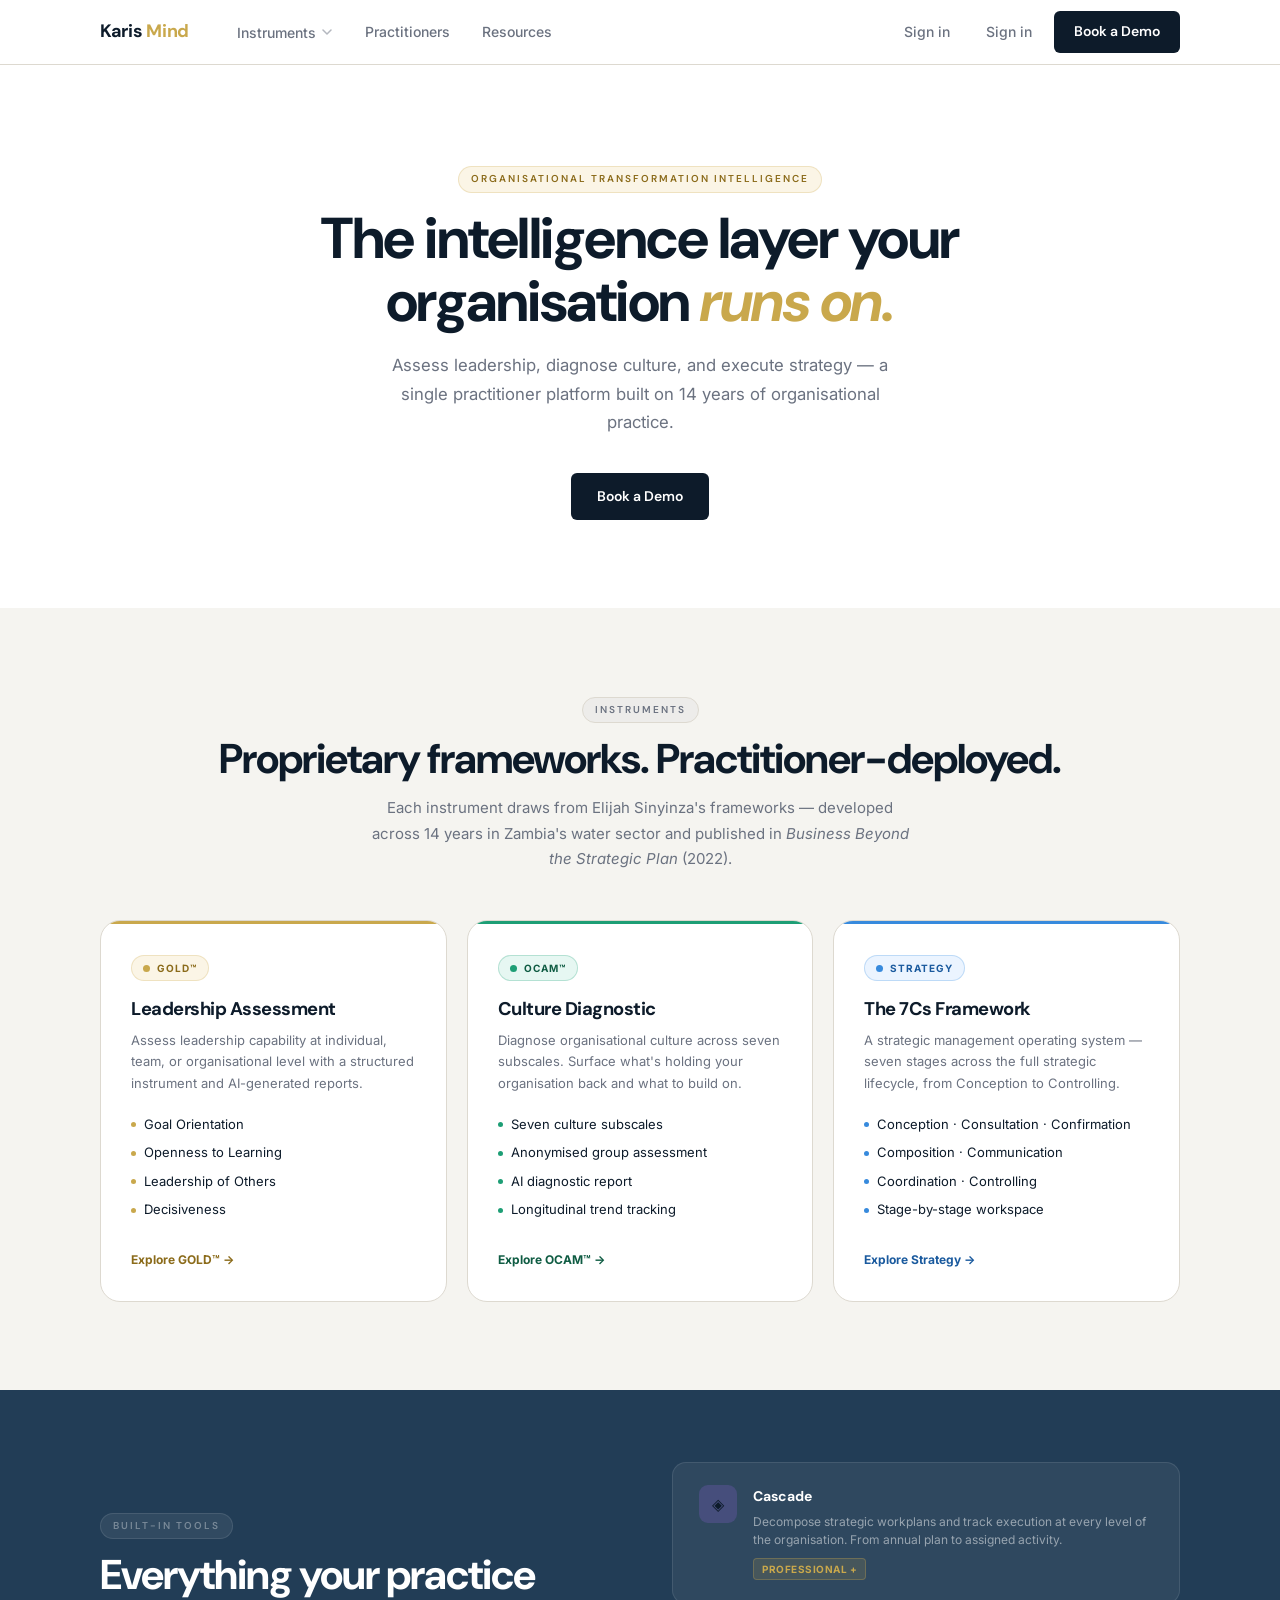
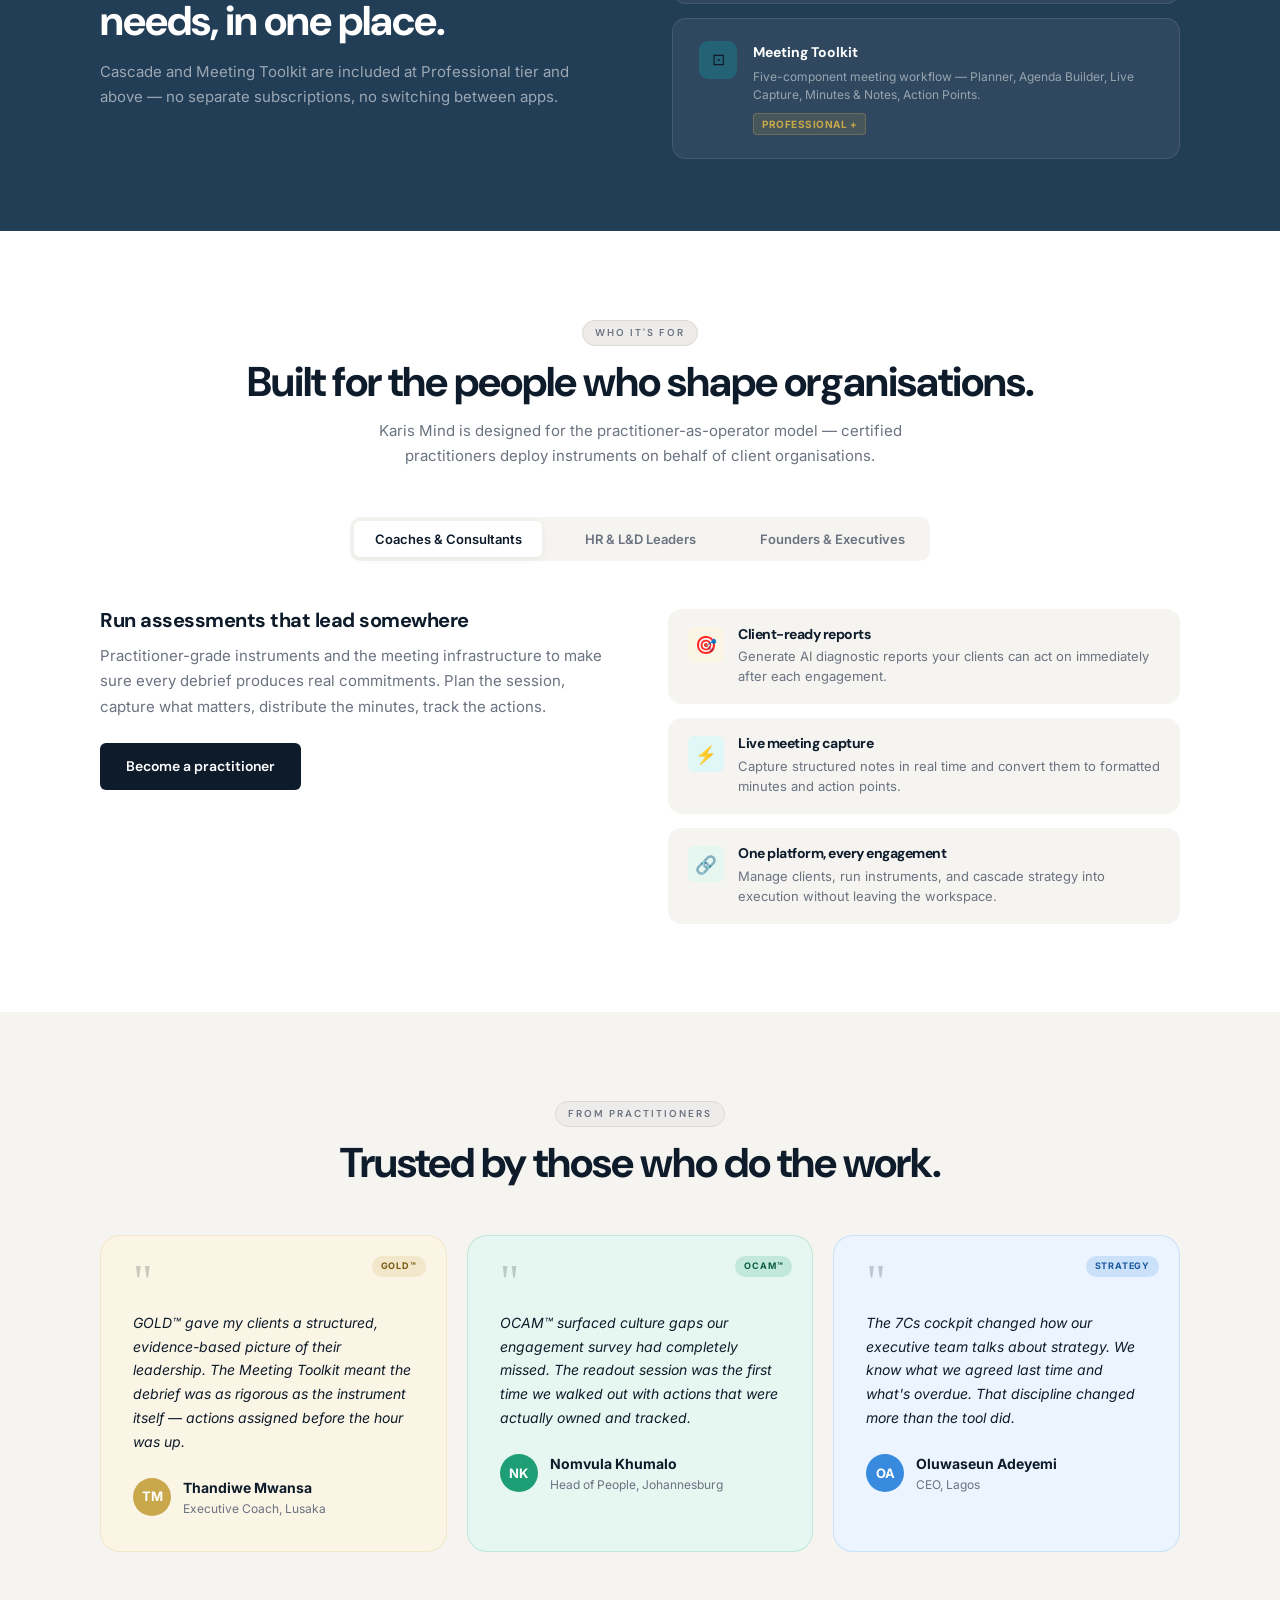
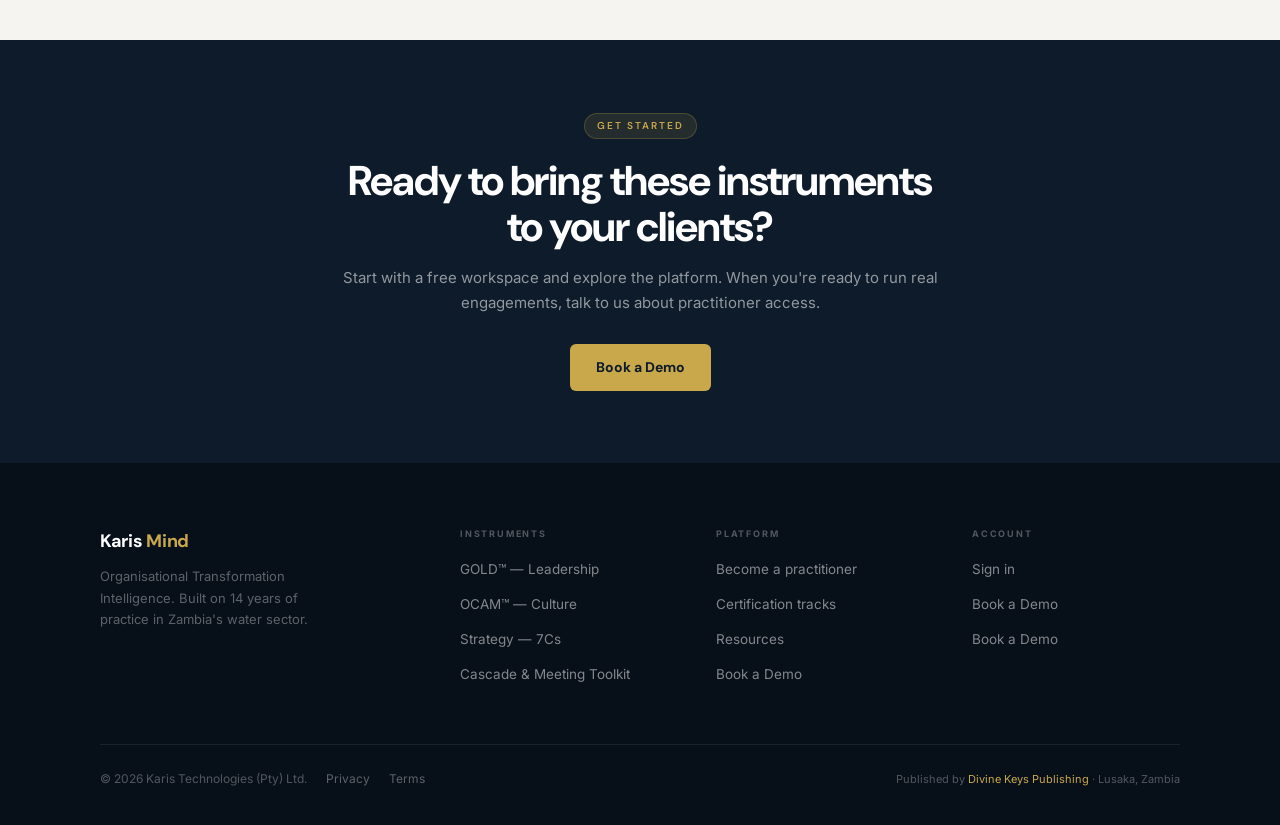
==== index.html @ 975d2451 "Add files via upload" ====
<!DOCTYPE html>
<html lang="en">
<head>
<meta charset="UTF-8">
<meta name="viewport" content="width=device-width, initial-scale=1.0">
<title>Karis Mind — Organisational Transformation Intelligence</title>
<meta name="description" content="Assess leadership, diagnose culture, and execute strategy with GOLD™, OCAM™, and the 7Cs framework. The practitioner platform for organisational transformation.">
<link rel="preconnect" href="https://fonts.googleapis.com">
<link rel="preconnect" href="https://fonts.gstatic.com" crossorigin>
<link href="https://fonts.googleapis.com/css2?family=DM+Sans:ital,opsz,wght@0,9..40,300;0,9..40,400;0,9..40,500;0,9..40,600;0,9..40,700;1,9..40,400&family=Inter:wght@300;400;500;600&display=swap" rel="stylesheet">
<link rel="stylesheet" href="css/tokens.css">
<link rel="stylesheet" href="css/global.css">
<link rel="stylesheet" href="css/components.css">
<link rel="stylesheet" href="css/pages.css">
</head>
<body>

<div id="site-nav"></div>

<!-- ═══════════════════════════════
     HERO
═══════════════════════════════ -->
<section class="hero">
  <div class="container">
    <span class="eyebrow hero-eyebrow">Organisational Transformation Intelligence</span>
    <h1>The intelligence layer your organisation <em>runs on.</em></h1>
    <p>Assess leadership, diagnose culture, and execute strategy — a single practitioner platform built on 14 years of organisational practice.</p>
    <div class="hero-ctas">
      <a href="contact.html" class="btn-primary">Book a Demo</a>
    </div>
  </div>
</section>


<!-- ═══════════════════════════════
     INSTRUMENTS
═══════════════════════════════ -->
<section class="instruments-section">
  <div class="container">
    <div class="section-header">
      <span class="eyebrow">Instruments</span>
      <h2>Proprietary frameworks. Practitioner-deployed.</h2>
      <p>Each instrument draws from Elijah Sinyinza's frameworks — developed across 14 years in Zambia's water sector and published in <em>Business Beyond the Strategic Plan</em> (2022).</p>
    </div>
    <div class="instr-grid">

      <div class="instr-card gold">
        <div class="ic-badge gold"><span class="ic-badge-dot"></span>GOLD™</div>
        <h3>Leadership Assessment</h3>
        <p class="ic-desc">Assess leadership capability at individual, team, or organisational level with a structured instrument and AI-generated reports.</p>
        <ul class="ic-dims">
          <li class="ic-dim">Goal Orientation</li>
          <li class="ic-dim">Openness to Learning</li>
          <li class="ic-dim">Leadership of Others</li>
          <li class="ic-dim">Decisiveness</li>
        </ul>
        <a href="instruments.html#gold" class="ic-link">Explore GOLD™ →</a>
      </div>

      <div class="instr-card teal">
        <div class="ic-badge teal"><span class="ic-badge-dot"></span>OCAM™</div>
        <h3>Culture Diagnostic</h3>
        <p class="ic-desc">Diagnose organisational culture across seven subscales. Surface what's holding your organisation back and what to build on.</p>
        <ul class="ic-dims">
          <li class="ic-dim">Seven culture subscales</li>
          <li class="ic-dim">Anonymised group assessment</li>
          <li class="ic-dim">AI diagnostic report</li>
          <li class="ic-dim">Longitudinal trend tracking</li>
        </ul>
        <a href="instruments.html#ocam" class="ic-link">Explore OCAM™ →</a>
      </div>

      <div class="instr-card blue">
        <div class="ic-badge blue"><span class="ic-badge-dot"></span>Strategy</div>
        <h3>The 7Cs Framework</h3>
        <p class="ic-desc">A strategic management operating system — seven stages across the full strategic lifecycle, from Conception to Controlling.</p>
        <ul class="ic-dims">
          <li class="ic-dim">Conception · Consultation · Confirmation</li>
          <li class="ic-dim">Composition · Communication</li>
          <li class="ic-dim">Coordination · Controlling</li>
          <li class="ic-dim">Stage-by-stage workspace</li>
        </ul>
        <a href="instruments.html#strategy" class="ic-link">Explore Strategy →</a>
      </div>

    </div>
  </div>
</section>


<!-- ═══════════════════════════════
     TOOLS BAND
═══════════════════════════════ -->
<section class="tools-band">
  <div class="container">
    <div class="tools-inner">
      <div class="tools-text">
        <div class="eyebrow">Built-in Tools</div>
        <h2>Everything your practice needs, in one place.</h2>
        <p>Cascade and Meeting Toolkit are included at Professional tier and above — no separate subscriptions, no switching between apps.</p>
      </div>
      <div class="tools-cards">
        <div class="tool-card">
          <div class="tool-icon violet">◈</div>
          <div>
            <div class="tool-name">Cascade</div>
            <div class="tool-sub">Decompose strategic workplans and track execution at every level of the organisation. From annual plan to assigned activity.</div>
            <span class="tool-gate">Professional +</span>
          </div>
        </div>
        <div class="tool-card">
          <div class="tool-icon cyan">⊡</div>
          <div>
            <div class="tool-name">Meeting Toolkit</div>
            <div class="tool-sub">Five-component meeting workflow — Planner, Agenda Builder, Live Capture, Minutes &amp; Notes, Action Points.</div>
            <span class="tool-gate">Professional +</span>
          </div>
        </div>
      </div>
    </div>
  </div>
</section>


<!-- ═══════════════════════════════
     WHO IT'S FOR
═══════════════════════════════ -->
<section class="audience-section">
  <div class="container">
    <div class="section-header">
      <span class="eyebrow">Who It's For</span>
      <h2>Built for the people who shape organisations.</h2>
      <p>Karis Mind is designed for the practitioner-as-operator model — certified practitioners deploy instruments on behalf of client organisations.</p>
    </div>

    <div class="aud-tabs" role="tablist">
      <button class="aud-tab active" role="tab" aria-selected="true" data-a="coach">Coaches &amp; Consultants</button>
      <button class="aud-tab" role="tab" aria-selected="false" data-a="hr">HR &amp; L&amp;D Leaders</button>
      <button class="aud-tab" role="tab" aria-selected="false" data-a="exec">Founders &amp; Executives</button>
    </div>

    <div class="aud-panel active" id="ap-coach">
      <div class="aud-narrative">
        <h3>Run assessments that lead somewhere</h3>
        <p>Practitioner-grade instruments and the meeting infrastructure to make sure every debrief produces real commitments. Plan the session, capture what matters, distribute the minutes, track the actions.</p>
        <a href="practitioners.html" class="btn-primary">Become a practitioner</a>
      </div>
      <div class="benefit-stack">
        <div class="benefit-card">
          <div class="benefit-icon" style="background:var(--gold-light)">🎯</div>
          <div><h4>Client-ready reports</h4><p>Generate AI diagnostic reports your clients can act on immediately after each engagement.</p></div>
        </div>
        <div class="benefit-card">
          <div class="benefit-icon" style="background:var(--cyan-light)">⚡</div>
          <div><h4>Live meeting capture</h4><p>Capture structured notes in real time and convert them to formatted minutes and action points.</p></div>
        </div>
        <div class="benefit-card">
          <div class="benefit-icon" style="background:var(--teal-light)">🔗</div>
          <div><h4>One platform, every engagement</h4><p>Manage clients, run instruments, and cascade strategy into execution without leaving the workspace.</p></div>
        </div>
      </div>
    </div>

    <div class="aud-panel" id="ap-hr">
      <div class="aud-narrative">
        <h3>From diagnostic to decision — without the drop-off</h3>
        <p>Evidence-based tools for culture, leadership, and capability — and the meeting workflow to ensure those decisions get made in the room and followed up after it.</p>
        <a href="contact.html" class="btn-primary">Book a Demo</a>
      </div>
      <div class="benefit-stack">
        <div class="benefit-card">
          <div class="benefit-icon" style="background:var(--teal-light)">📈</div>
          <div><h4>Culture trend tracking</h4><p>Run OCAM™ diagnostics at intervals and track culture shift over time with longitudinal data.</p></div>
        </div>
        <div class="benefit-card">
          <div class="benefit-icon" style="background:var(--gold-light)">🧭</div>
          <div><h4>Leadership pipeline visibility</h4><p>Use GOLD™ to identify high-potential leaders and close capability gaps with structured development plans.</p></div>
        </div>
        <div class="benefit-card">
          <div class="benefit-icon" style="background:var(--violet-light)">📂</div>
          <div><h4>Workplan to activity</h4><p>Decompose annual workplans into executable activities assigned to individuals — all tracked in Cascade.</p></div>
        </div>
      </div>
    </div>

    <div class="aud-panel" id="ap-exec">
      <div class="aud-narrative">
        <h3>Run your organisation with a clearer view</h3>
        <p>A real-time read on leadership effectiveness, culture health, and strategic execution — and the structured workflow to turn those reads into decisions that actually get followed up.</p>
        <a href="contact.html" class="btn-primary">Book a Demo</a>
      </div>
      <div class="benefit-stack">
        <div class="benefit-card">
          <div class="benefit-icon" style="background:var(--blue-light)">🎛️</div>
          <div><h4>Strategy cockpit</h4><p>See the health of your 7Cs lifecycle at a glance and run quarterly reviews that keep execution honest.</p></div>
        </div>
        <div class="benefit-card">
          <div class="benefit-icon" style="background:var(--violet-light)">🔽</div>
          <div><h4>Cascade strategy into execution</h4><p>Take your strategic workplan and cascade it into assignable activities with owner, timeline, and status.</p></div>
        </div>
        <div class="benefit-card">
          <div class="benefit-icon" style="background:var(--teal-light)">🌍</div>
          <div><h4>Built for African markets</h4><p>Grounded in 14 years of practice in Zambia's water sector. Designed for the contexts African organisations actually operate in.</p></div>
        </div>
      </div>
    </div>

  </div>
</section>


<!-- ═══════════════════════════════
     TESTIMONIALS
═══════════════════════════════ -->
<section class="test-section">
  <div class="container">
    <div class="section-header">
      <span class="eyebrow">From practitioners</span>
      <h2>Trusted by those who do the work.</h2>
    </div>
    <div class="test-grid">
      <div class="test-card gold-t">
        <span class="test-tag tag-gold">GOLD™</span>
        <div class="qmark">"</div>
        <blockquote>GOLD™ gave my clients a structured, evidence-based picture of their leadership. The Meeting Toolkit meant the debrief was as rigorous as the instrument itself — actions assigned before the hour was up.</blockquote>
        <div class="test-author">
          <div class="test-avatar av-gold">TM</div>
          <div><div class="test-name">Thandiwe Mwansa</div><div class="test-role">Executive Coach, Lusaka</div></div>
        </div>
      </div>
      <div class="test-card teal-t">
        <span class="test-tag tag-teal">OCAM™</span>
        <div class="qmark">"</div>
        <blockquote>OCAM™ surfaced culture gaps our engagement survey had completely missed. The readout session was the first time we walked out with actions that were actually owned and tracked.</blockquote>
        <div class="test-author">
          <div class="test-avatar av-teal">NK</div>
          <div><div class="test-name">Nomvula Khumalo</div><div class="test-role">Head of People, Johannesburg</div></div>
        </div>
      </div>
      <div class="test-card blue-t">
        <span class="test-tag tag-blue">Strategy</span>
        <div class="qmark">"</div>
        <blockquote>The 7Cs cockpit changed how our executive team talks about strategy. We know what we agreed last time and what's overdue. That discipline changed more than the tool did.</blockquote>
        <div class="test-author">
          <div class="test-avatar av-blue">OA</div>
          <div><div class="test-name">Oluwaseun Adeyemi</div><div class="test-role">CEO, Lagos</div></div>
        </div>
      </div>
    </div>
  </div>
</section>


<!-- ═══════════════════════════════
     CTA BAND
═══════════════════════════════ -->
<section class="cta-band">
  <div class="container">
    <div class="cta-band-inner">
      <span class="eyebrow">Get started</span>
      <h2>Ready to bring these instruments to your clients?</h2>
      <p>Start with a free workspace and explore the platform. When you're ready to run real engagements, talk to us about practitioner access.</p>
      <div class="cta-actions">
        <a href="contact.html" class="btn-gold">Book a Demo</a>
      </div>
    </div>
  </div>
</section>


<div id="site-footer"></div>

<script src="js/layout.js"></script>
<script src="js/nav.js"></script>
</body>
</html>
---- css/tokens.css ----
/* ============================================================
   KARIS MIND — Marketing Site Design Tokens
   css/tokens.css

   Single source of truth. Never use raw values in other files.
   ============================================================ */

:root {

  /* ── Brand colours ── */
  --navy:          #0D1B2A;
  --panel:         #223D56;
  --gold:          #C9A84C;
  --gold-light:    #FBF5E6;
  --gold-border:   rgba(201,168,76,.25);
  --gold-text:     #8B6B1A;

  /* ── Instrument accents ── */
  --teal:          #1D9E75;
  --teal-light:    #E6F7F2;
  --teal-border:   rgba(29,158,117,.25);
  --teal-text:     #0F5C43;

  --blue:          #378ADD;
  --blue-light:    #EBF4FF;
  --blue-border:   rgba(55,138,221,.25);
  --blue-text:     #1A5A9E;

  --cyan:          #00B2B8;
  --cyan-light:    #E0F7F7;

  --violet:        #7C5CBF;
  --violet-light:  #F0EBFF;

  /* ── Neutrals ── */
  --bg:            #F5F4F0;
  --bg-dark:       #EDECEA;
  --white:         #FFFFFF;
  --ink:           #0D1B2A;
  --muted:         #6B7280;
  --border:        #DDD9D0;
  --border-light:  #EDECEA;

  /* ── Typography ── */
  --font-display:  'DM Sans', sans-serif;
  --font-body:     'Inter', sans-serif;

  /* ── Spacing scale ── */
  --space-1:  4px;
  --space-2:  8px;
  --space-3:  12px;
  --space-4:  16px;
  --space-5:  20px;
  --space-6:  24px;
  --space-8:  32px;
  --space-10: 40px;
  --space-12: 48px;
  --space-16: 64px;
  --space-20: 80px;
  --space-22: 88px;

  /* ── Border radius ── */
  --radius-sm:   6px;
  --radius-md:   10px;
  --radius-lg:   14px;
  --radius-xl:   20px;
  --radius-full: 999px;

  /* ── Shadows ── */
  --shadow-sm:  0 2px 8px rgba(13,27,42,.06);
  --shadow-md:  0 8px 28px rgba(13,27,42,.09);
  --shadow-lg:  0 16px 48px rgba(13,27,42,.12);
  --shadow-xl:  0 24px 64px rgba(13,27,42,.14);

  /* ── Transitions ── */
  --ease:       .15s ease;
  --ease-md:    .2s ease;
}
---- css/global.css ----
/* ============================================================
   KARIS MIND — Global Styles
   css/global.css

   Resets, base typography, body, container, shared utilities.
   ============================================================ */

*, *::before, *::after { box-sizing: border-box; margin: 0; padding: 0; }
html { scroll-behavior: smooth; }

body {
  font-family: var(--font-body);
  background: var(--bg);
  color: var(--ink);
  font-size: 15px;
  line-height: 1.65;
  -webkit-font-smoothing: antialiased;
}

/* ── Typography scale ── */
h1, h2, h3, h4 {
  font-family: var(--font-display);
  line-height: 1.1;
  letter-spacing: -0.5px;
  color: var(--ink);
}
h1 { font-size: clamp(2.4rem, 5vw, 3.6rem); font-weight: 700; letter-spacing: -1.5px; }
h2 { font-size: clamp(1.8rem, 3.5vw, 2.6rem); font-weight: 700; letter-spacing: -1px; }
h3 { font-size: 1.25rem; font-weight: 700; }
h4 { font-size: 1rem; font-weight: 700; }
p  { color: var(--muted); line-height: 1.7; }
a  { color: inherit; text-decoration: none; }
ul { list-style: none; }

/* ── Layout ── */
.container {
  max-width: 1160px;
  margin: 0 auto;
  padding: 0 var(--space-10);
}

/* ── Eyebrow label ── */
.eyebrow {
  display: inline-block;
  font-family: var(--font-display);
  font-size: 10px;
  font-weight: 600;
  letter-spacing: 2px;
  text-transform: uppercase;
  margin-bottom: 14px;
}

/* ── Section header ── */
.section-header {
  text-align: center;
  margin-bottom: var(--space-12);
}
.section-header h2 { margin-bottom: 12px; }
.section-header p  { max-width: 540px; margin: 0 auto; }
.section-header .eyebrow {
  background: var(--bg-dark);
  color: var(--muted);
  border: 1px solid var(--border);
  padding: 4px 12px;
  border-radius: var(--radius-full);
}

/* ── Shared buttons ── */
.btn-primary {
  display: inline-block;
  background: var(--navy);
  color: var(--white);
  font-family: var(--font-display);
  font-weight: 600;
  font-size: 14px;
  padding: 12px 26px;
  border-radius: var(--radius-sm);
  transition: opacity var(--ease);
}
.btn-primary:hover { opacity: .82; }

.btn-ghost {
  display: inline-block;
  background: transparent;
  color: var(--ink);
  font-family: var(--font-display);
  font-weight: 500;
  font-size: 14px;
  padding: 12px 26px;
  border-radius: var(--radius-sm);
  border: 1.5px solid var(--border);
  transition: border-color var(--ease), background var(--ease);
}
.btn-ghost:hover { border-color: var(--muted); background: var(--bg); }

.btn-gold {
  display: inline-block;
  background: var(--gold);
  color: var(--navy);
  font-family: var(--font-display);
  font-size: 14px;
  font-weight: 700;
  padding: 12px 26px;
  border-radius: var(--radius-sm);
  transition: background var(--ease-md);
}
.btn-gold:hover { background: #b8922e; }

.btn-ghost-white {
  display: inline-block;
  background: transparent;
  color: rgba(255,255,255,.75);
  font-family: var(--font-display);
  font-size: 14px;
  font-weight: 500;
  padding: 12px 22px;
  border-radius: var(--radius-sm);
  border: 1px solid rgba(255,255,255,.2);
  transition: color var(--ease), border-color var(--ease);
}
.btn-ghost-white:hover { color: var(--white); border-color: rgba(255,255,255,.45); }

/* ── Responsive ── */
@media (max-width: 768px) {
  .container { padding: 0 var(--space-6); }
}
---- css/components.css ----
/* ============================================================
   KARIS MIND — Component Styles
   css/components.css

   Nav, footer, instrument cards, tool cards, badges,
   testimonials, audience tabs.
   ============================================================ */


/* ════════════════════════════════════
   SITE NAV
════════════════════════════════════ */
.site-nav {
  position: sticky;
  top: 0;
  z-index: 300;
  background: var(--white);
  border-bottom: 1px solid var(--border);
}
.nav-inner {
  display: flex;
  align-items: center;
  height: 64px;
  gap: 0;
}
.nav-logo {
  font-family: var(--font-display);
  font-size: 18px;
  font-weight: 700;
  color: var(--ink);
  margin-right: 32px;
  flex-shrink: 0;
  letter-spacing: -0.3px;
}
.nav-logo span { color: var(--gold); }

.nav-menu {
  display: flex;
  align-items: center;
  gap: 0;
  flex: 1;
  height: 64px;
}
.nav-item {
  position: relative;
  height: 100%;
  display: flex;
  align-items: center;
}
.nav-trigger {
  display: flex;
  align-items: center;
  gap: 5px;
  padding: 0 16px;
  height: 100%;
  font-size: 14px;
  font-weight: 500;
  color: var(--muted);
  background: none;
  border: none;
  cursor: pointer;
  white-space: nowrap;
  transition: color var(--ease);
  font-family: var(--font-body);
}
.nav-trigger:hover  { color: var(--ink); }
.nav-trigger svg    { opacity: .5; transition: transform var(--ease-md), opacity var(--ease); }
.nav-item:hover > .nav-trigger      { color: var(--ink); }
.nav-item:hover > .nav-trigger svg  { transform: rotate(180deg); opacity: 1; }

/* Mega dropdown */
.mega-drop {
  display: none;
  position: absolute;
  top: 100%;
  left: 50%;
  transform: translateX(-50%);
  background: var(--white);
  border: 1px solid var(--border);
  border-radius: var(--radius-lg);
  box-shadow: var(--shadow-xl);
  padding: 28px 32px;
  z-index: 400;
}
.nav-item:hover .mega-drop { display: flex; gap: 0; }

/* Simple dropdown */
.simple-drop {
  display: none;
  position: absolute;
  top: 100%;
  left: 0;
  background: var(--white);
  border: 1px solid var(--border);
  border-radius: var(--radius-md);
  box-shadow: var(--shadow-md);
  padding: 6px 0;
  min-width: 210px;
  z-index: 400;
}
.nav-item:hover .simple-drop { display: block; }
.simple-drop a {
  display: flex;
  align-items: center;
  gap: 10px;
  padding: 10px 18px;
  font-size: 14px;
  color: var(--ink);
  transition: background var(--ease);
}
.simple-drop a:hover { background: var(--bg); }
.drop-dot { width: 8px; height: 8px; border-radius: 50%; flex-shrink: 0; }

/* Mega columns */
.mega-col { min-width: 220px; }
.mega-col + .mega-col { border-left: 1px solid var(--border); padding-left: 28px; margin-left: 4px; }
.mega-col-label {
  font-size: 9px;
  font-weight: 700;
  letter-spacing: 1.8px;
  text-transform: uppercase;
  color: var(--muted);
  margin-bottom: 12px;
  padding-bottom: 8px;
  border-bottom: 1px solid var(--border);
}
.mega-link {
  display: flex;
  align-items: flex-start;
  gap: 12px;
  padding: 10px 0;
  transition: opacity var(--ease);
}
.mega-link:hover { opacity: .7; }
.mega-link-dot  { width: 10px; height: 10px; border-radius: 50%; flex-shrink: 0; margin-top: 4px; }
.mega-link-name { font-family: var(--font-display); font-size: 14px; font-weight: 600; color: var(--ink); line-height: 1.3; }
.mega-link-sub  { font-size: 12px; color: var(--muted); line-height: 1.5; margin-top: 2px; }
.mega-divider   { height: 1px; background: var(--border); margin: 8px 0; }
.mega-section-label {
  font-size: 9px;
  font-weight: 700;
  letter-spacing: 1.5px;
  text-transform: uppercase;
  color: var(--muted);
  padding: 8px 0 4px;
}

/* Nav right */
.nav-right { display: flex; align-items: center; gap: 8px; margin-left: auto; flex-shrink: 0; }
.btn-signin {
  font-size: 14px;
  font-weight: 500;
  color: var(--muted);
  padding: 8px 14px;
  transition: color var(--ease);
}
.btn-signin:hover { color: var(--ink); }
.btn-nav-primary {
  background: var(--navy);
  color: var(--white);
  font-family: var(--font-display);
  font-size: 14px;
  font-weight: 600;
  padding: 9px 20px;
  border-radius: var(--radius-sm);
  transition: opacity var(--ease);
}
.btn-nav-primary:hover { opacity: .82; }
.btn-nav-ghost {
  font-size: 14px;
  font-weight: 500;
  color: var(--muted);
  padding: 9px 16px;
  border-radius: var(--radius-sm);
  border: 1.5px solid var(--border);
  transition: color var(--ease), border-color var(--ease);
}
.btn-nav-ghost:hover { color: var(--ink); border-color: var(--muted); }

/* Hamburger + mobile */
.nav-hamburger {
  display: none;
  align-items: center;
  justify-content: center;
  width: 36px; height: 36px;
  margin-left: auto;
  color: var(--ink);
  background: none;
  border: none;
  cursor: pointer;
}
.nav-mobile {
  display: none;
  background: var(--white);
  border-top: 1px solid var(--border);
  padding: 12px 0 24px;
}
.nav-mobile.open { display: block; }
.mob-label {
  font-size: 9px;
  font-weight: 700;
  letter-spacing: 1.8px;
  text-transform: uppercase;
  color: var(--muted);
  padding: 12px 24px 4px;
}
.nav-mobile a { display: block; padding: 10px 24px; font-size: 14px; color: var(--ink); }
.mob-divider  { height: 1px; background: var(--border); margin: 10px 24px; }
.mob-actions  { display: flex; gap: 10px; padding: 16px 24px 0; }
.mob-actions a { flex: 1; text-align: center; padding: 10px; border-radius: var(--radius-sm); font-size: 14px; font-weight: 600; font-family: var(--font-display); }
.btn-mo-ghost { border: 1.5px solid var(--border); color: var(--ink); }
.btn-mo-solid { background: var(--navy); color: var(--white); }


/* ════════════════════════════════════
   INSTRUMENT CARDS
════════════════════════════════════ */
.instr-grid { display: grid; grid-template-columns: repeat(3, 1fr); gap: 20px; }
.instr-card {
  background: var(--white);
  border: 1.5px solid var(--border);
  border-radius: var(--radius-xl);
  padding: 34px 30px 30px;
  position: relative;
  overflow: hidden;
  transition: box-shadow var(--ease-md), transform var(--ease-md);
}
.instr-card:hover {
  box-shadow: var(--shadow-md);
  transform: translateY(-3px);
}
.instr-card::before {
  content: '';
  position: absolute;
  top: 0; left: 0; right: 0;
  height: 3px;
}
.instr-card.gold::before { background: var(--gold); }
.instr-card.teal::before { background: var(--teal); }
.instr-card.blue::before { background: var(--blue); }

/* Instrument badge */
.ic-badge {
  display: inline-flex;
  align-items: center;
  gap: 7px;
  font-size: 10px;
  font-weight: 700;
  letter-spacing: 1px;
  text-transform: uppercase;
  padding: 4px 11px;
  border-radius: var(--radius-full);
  margin-bottom: 18px;
}
.ic-badge.gold { background: var(--gold-light);  color: var(--gold-text); border: 1px solid var(--gold-border); }
.ic-badge.teal { background: var(--teal-light);  color: var(--teal-text); border: 1px solid var(--teal-border); }
.ic-badge.blue { background: var(--blue-light);  color: var(--blue-text); border: 1px solid var(--blue-border); }
.ic-badge-dot  { width: 7px; height: 7px; border-radius: 50%; }
.ic-badge.gold .ic-badge-dot { background: var(--gold); }
.ic-badge.teal .ic-badge-dot { background: var(--teal); }
.ic-badge.blue .ic-badge-dot { background: var(--blue); }

.instr-card h3    { color: var(--ink); font-size: 1.15rem; margin-bottom: 10px; }
.instr-card .ic-desc { font-size: 13px; color: var(--muted); line-height: 1.65; margin-bottom: 20px; }

.ic-dims { display: flex; flex-direction: column; gap: 7px; margin-bottom: 26px; }
.ic-dim  {
  display: flex;
  align-items: center;
  gap: 8px;
  font-size: 13px;
  color: var(--ink);
}
.ic-dim::before { content: ''; width: 5px; height: 5px; border-radius: 50%; flex-shrink: 0; }
.instr-card.gold .ic-dim::before { background: var(--gold); }
.instr-card.teal .ic-dim::before { background: var(--teal); }
.instr-card.blue .ic-dim::before { background: var(--blue); }

.ic-link {
  font-size: 12px;
  font-weight: 700;
  display: inline-flex;
  align-items: center;
  gap: 5px;
  transition: gap var(--ease);
}
.ic-link:hover { gap: 9px; }
.instr-card.gold .ic-link { color: var(--gold-text); }
.instr-card.teal .ic-link { color: var(--teal-text); }
.instr-card.blue .ic-link { color: var(--blue-text); }


/* ════════════════════════════════════
   TOOL CARDS (dark band)
════════════════════════════════════ */
.tools-band { background: var(--panel); padding: 72px 0; }
.tools-inner { display: grid; grid-template-columns: 1fr 1fr; gap: 64px; align-items: center; }
.tools-text .eyebrow { color: rgba(255,255,255,.35); background: rgba(255,255,255,.07); border: 1px solid rgba(255,255,255,.1); padding: 4px 12px; border-radius: var(--radius-full); }
.tools-text h2 { color: var(--white); margin-bottom: 14px; }
.tools-text p  { color: rgba(255,255,255,.55); font-size: 15px; line-height: 1.7; }
.tools-cards   { display: flex; flex-direction: column; gap: 14px; }
.tool-card {
  background: rgba(255,255,255,.06);
  border: 1px solid rgba(255,255,255,.1);
  border-radius: var(--radius-lg);
  padding: 22px 26px;
  display: flex;
  align-items: flex-start;
  gap: 16px;
  transition: background var(--ease-md);
}
.tool-card:hover { background: rgba(255,255,255,.10); }
.tool-icon {
  width: 38px; height: 38px;
  border-radius: 9px;
  display: flex; align-items: center; justify-content: center;
  flex-shrink: 0;
  font-size: 16px;
}
.tool-icon.violet { background: rgba(124,92,191,.3); }
.tool-icon.cyan   { background: rgba(0,178,184,.25); }
.tool-name { font-family: var(--font-display); font-size: 14px; font-weight: 700; color: var(--white); margin-bottom: 4px; }
.tool-sub  { font-size: 12px; color: rgba(255,255,255,.5); line-height: 1.55; }
.tool-gate {
  display: inline-block;
  margin-top: 8px;
  font-size: 10px;
  font-weight: 700;
  letter-spacing: .5px;
  text-transform: uppercase;
  color: var(--gold);
  background: rgba(201,168,76,.15);
  border: 1px solid rgba(201,168,76,.3);
  border-radius: 4px;
  padding: 2px 8px;
}


/* ════════════════════════════════════
   AUDIENCE TABS
════════════════════════════════════ */
.audience-section { background: var(--white); padding: var(--space-22) 0; }
.aud-tabs {
  display: flex;
  gap: 4px;
  background: var(--bg);
  border-radius: var(--radius-md);
  padding: 4px;
  max-width: 580px;
  margin: 0 auto 48px;
}
.aud-tab {
  flex: 1;
  padding: 10px 14px;
  border-radius: var(--radius-sm);
  font-size: 13px; font-weight: 600;
  color: var(--muted);
  text-align: center;
  cursor: pointer;
  border: none;
  background: none;
  font-family: var(--font-body);
  transition: all var(--ease-md);
}
.aud-tab.active { background: var(--white); color: var(--ink); box-shadow: var(--shadow-sm); }
.aud-panel { display: none; }
.aud-panel.active { display: grid; grid-template-columns: 1fr 1fr; gap: 56px; align-items: start; }
.aud-narrative h3 { margin-bottom: 12px; }
.aud-narrative p  { margin-bottom: 24px; }
.benefit-stack { display: flex; flex-direction: column; gap: 14px; }
.benefit-card  {
  background: var(--bg);
  border-radius: var(--radius-lg);
  padding: 18px 20px;
  display: flex;
  gap: 14px;
  align-items: flex-start;
}
.benefit-icon {
  width: 36px; height: 36px;
  border-radius: var(--radius-sm);
  display: flex; align-items: center; justify-content: center;
  flex-shrink: 0; font-size: 1.1rem;
}
.benefit-card h4 { font-family: var(--font-display); font-size: 14px; font-weight: 700; color: var(--ink); margin-bottom: 4px; }
.benefit-card p  { font-size: 13px; color: var(--muted); line-height: 1.55; }


/* ════════════════════════════════════
   TESTIMONIALS
════════════════════════════════════ */
.test-section { background: var(--bg); padding: var(--space-22) 0; }
.test-grid { display: grid; grid-template-columns: repeat(3, 1fr); gap: 20px; }
.test-card { border-radius: var(--radius-xl); padding: 32px; position: relative; }
.test-card.gold-t { background: var(--gold-light);  border: 1px solid rgba(201,168,76,.18); }
.test-card.teal-t { background: var(--teal-light);  border: 1px solid rgba(29,158,117,.18); }
.test-card.blue-t { background: var(--blue-light);  border: 1px solid rgba(55,138,221,.18); }
.test-tag {
  position: absolute; top: 20px; right: 20px;
  font-size: 9px; font-weight: 700; letter-spacing: .8px; text-transform: uppercase;
  padding: 3px 9px; border-radius: var(--radius-full);
}
.tag-gold { background: rgba(201,168,76,.18); color: #7a5c10; }
.tag-teal { background: rgba(29,158,117,.18); color: #0e5e44; }
.tag-blue { background: rgba(55,138,221,.18); color: #1A5A9E; }
.qmark { font-size: 3rem; line-height: .6; opacity: .2; margin-bottom: 14px; font-family: Georgia, serif; }
.test-card blockquote { font-size: 14px; color: var(--ink); font-style: italic; margin-bottom: 22px; line-height: 1.7; }
.test-author { display: flex; align-items: center; gap: 12px; }
.test-avatar {
  width: 38px; height: 38px; border-radius: 50%;
  display: flex; align-items: center; justify-content: center;
  font-weight: 700; font-size: 13px; color: var(--white); flex-shrink: 0;
}
.av-gold { background: var(--gold); }
.av-teal { background: var(--teal); }
.av-blue { background: var(--blue); }
.test-name { font-size: 14px; font-weight: 700; color: var(--ink); }
.test-role { font-size: 12px; color: var(--muted); }


/* ════════════════════════════════════
   CTA BANDS
════════════════════════════════════ */
.cta-band { background: var(--navy); padding: 72px 0; text-align: center; }
.cta-band-inner { max-width: 600px; margin: 0 auto; }
.cta-band .eyebrow {
  color: var(--gold);
  background: rgba(201,168,76,.12);
  border: 1px solid rgba(201,168,76,.25);
  padding: 4px 12px;
  border-radius: var(--radius-full);
}
.cta-band h2   { color: var(--white); margin-bottom: 14px; margin-top: 6px; }
.cta-band p    { color: rgba(255,255,255,.55); font-size: 15px; line-height: 1.7; margin-bottom: 28px; }
.cta-actions   { display: flex; align-items: center; justify-content: center; gap: 12px; flex-wrap: wrap; }


/* ════════════════════════════════════
   SITE FOOTER
════════════════════════════════════ */
.site-footer { background: #070f19; padding: 64px 0 36px; }
.footer-grid {
  display: grid;
  grid-template-columns: 1.5fr 1fr 1fr 1fr;
  gap: 48px;
  margin-bottom: 48px;
}
.footer-logo {
  font-family: var(--font-display);
  font-size: 18px; font-weight: 700;
  color: var(--white); letter-spacing: -0.3px;
  margin-bottom: 10px; display: block;
}
.footer-logo span { color: var(--gold); }
.footer-tag { font-size: 13px; color: rgba(255,255,255,.35); line-height: 1.65; max-width: 220px; }
.footer-col-label { font-size: 9px; font-weight: 700; letter-spacing: 1.8px; text-transform: uppercase; color: rgba(255,255,255,.3); margin-bottom: 16px; }
.footer-col ul li { margin-bottom: 10px; }
.footer-col ul a  { font-size: 13.5px; color: rgba(255,255,255,.5); transition: color var(--ease); }
.footer-col ul a:hover { color: var(--white); }
.footer-bottom {
  border-top: 1px solid rgba(255,255,255,.08);
  padding-top: 24px;
  display: flex;
  align-items: center;
  justify-content: space-between;
  flex-wrap: wrap;
  gap: 12px;
}
.footer-legal { font-size: 12px; color: rgba(255,255,255,.3); }
.footer-legal a { color: rgba(255,255,255,.35); margin-left: 16px; transition: color var(--ease); }
.footer-legal a:hover { color: rgba(255,255,255,.7); }
.footer-badge { font-size: 11px; color: rgba(255,255,255,.3); }
.footer-badge span { color: var(--gold); }


/* ════════════════════════════════════
   RESPONSIVE
════════════════════════════════════ */
@media (max-width: 1024px) {
  .tools-inner        { grid-template-columns: 1fr; gap: 40px; }
  .aud-panel.active   { grid-template-columns: 1fr; gap: 40px; }
  .instr-grid         { grid-template-columns: 1fr 1fr; }
  .test-grid          { grid-template-columns: 1fr; gap: 16px; }
  .footer-grid        { grid-template-columns: 1fr 1fr; gap: 32px; }
}
@media (max-width: 768px) {
  .nav-menu, .nav-right { display: none; }
  .nav-hamburger        { display: flex; }
  .instr-grid           { grid-template-columns: 1fr; }
  .aud-tabs             { flex-direction: column; }
  .footer-grid          { grid-template-columns: 1fr; }
  .footer-bottom        { flex-direction: column; text-align: center; }
}
@media (max-width: 480px) {
  .cta-actions { flex-direction: column; }
  .cta-actions a { text-align: center; width: 100%; }
}
---- css/pages.css ----
/* ============================================================
   KARIS MIND — Page-Specific Styles
   css/pages.css

   Hero sections, page-level layouts, and styles that are
   specific to one page. Shared components live in components.css.
   ============================================================ */


/* ════════════════════════════════════
   HERO — index.html
════════════════════════════════════ */
.hero {
  background: var(--white);
  padding: 100px 0 88px;
  text-align: center;
  overflow: hidden;
}
.hero-eyebrow {
  background: var(--gold-light);
  color: var(--gold-text);
  border: 1px solid var(--gold-border);
  padding: 4px 12px;
  border-radius: var(--radius-full);
}
.hero h1 {
  color: var(--ink);
  margin: 0 auto 18px;
  max-width: 760px;
}
.hero h1 em { font-style: italic; color: var(--gold); }
.hero > .container > p {
  font-size: 1.05rem;
  margin: 0 auto 36px;
  max-width: 520px;
}
.hero-ctas { display: flex; gap: 12px; flex-wrap: wrap; justify-content: center; }

/* Instruments section (index) */
.instruments-section { background: var(--bg); padding: var(--space-22) 0; }


/* ════════════════════════════════════
   PAGE HERO — inner pages
════════════════════════════════════ */
.page-hero {
  background: var(--white);
  padding: 72px 0 64px;
  border-bottom: 1px solid var(--border);
}
.page-hero .eyebrow {
  background: var(--bg-dark);
  color: var(--muted);
  border: 1px solid var(--border);
  padding: 4px 12px;
  border-radius: var(--radius-full);
}
.page-hero h1 { margin: 6px 0 16px; max-width: 680px; }
.page-hero p  { font-size: 1.05rem; max-width: 580px; line-height: 1.7; }


/* ════════════════════════════════════
   INSTRUMENTS PAGE — instruments.html
════════════════════════════════════ */
.instr-detail-section { padding: 80px 0; }
.instr-detail-section + .instr-detail-section { border-top: 1px solid var(--border); }

.instr-detail-inner {
  display: grid;
  grid-template-columns: 1fr 1.4fr;
  gap: 72px;
  align-items: start;
}
.instr-detail-inner.reverse { direction: rtl; }
.instr-detail-inner.reverse > * { direction: ltr; }

.instr-detail-label {
  display: flex;
  align-items: center;
  gap: 10px;
  margin-bottom: 20px;
}
.instr-detail-pip {
  width: 12px; height: 12px; border-radius: 50%; flex-shrink: 0;
}
.instr-detail-name {
  font-family: var(--font-display);
  font-size: 11px;
  font-weight: 700;
  letter-spacing: 1.5px;
  text-transform: uppercase;
  color: var(--muted);
}
.instr-detail-section h2 { margin-bottom: 14px; }
.instr-detail-section > .container > .instr-detail-inner p { max-width: none; margin-bottom: 24px; }

/* Subscale grid */
.subscale-grid {
  display: grid;
  grid-template-columns: 1fr 1fr;
  gap: 12px;
}
.subscale-card {
  background: var(--white);
  border: 1.5px solid var(--border);
  border-radius: var(--radius-md);
  padding: 18px 20px;
  transition: box-shadow var(--ease-md);
}
.subscale-card:hover { box-shadow: var(--shadow-sm); }
.subscale-num {
  font-size: 10px;
  font-weight: 700;
  letter-spacing: 1px;
  text-transform: uppercase;
  margin-bottom: 6px;
}
.subscale-card h4 { font-size: 14px; margin-bottom: 4px; }
.subscale-card p  { font-size: 12px; line-height: 1.6; }

/* Stage rail — strategy */
.stage-rail { display: flex; flex-direction: column; gap: 10px; }
.stage-row {
  display: flex;
  align-items: flex-start;
  gap: 16px;
  background: var(--white);
  border: 1.5px solid var(--border);
  border-radius: var(--radius-md);
  padding: 16px 20px;
  transition: box-shadow var(--ease-md);
}
.stage-row:hover { box-shadow: var(--shadow-sm); }
.stage-num {
  width: 28px; height: 28px;
  border-radius: 50%;
  display: flex; align-items: center; justify-content: center;
  font-family: var(--font-display);
  font-size: 12px; font-weight: 700;
  color: var(--white);
  flex-shrink: 0;
}
.stage-row h4 { font-size: 14px; margin-bottom: 3px; }
.stage-row p  { font-size: 12px; line-height: 1.6; }

/* GOLD dimensions */
.gold-dims { display: grid; grid-template-columns: 1fr 1fr; gap: 12px; }
.gold-dim-card {
  background: var(--gold-light);
  border: 1px solid var(--gold-border);
  border-radius: var(--radius-md);
  padding: 20px;
}
.gold-dim-card h4 { color: var(--gold-text); font-size: 14px; margin-bottom: 6px; }
.gold-dim-card p  { font-size: 12px; line-height: 1.6; color: #6B5020; }


/* ════════════════════════════════════
   PRACTITIONERS PAGE — practitioners.html
════════════════════════════════════ */
.prac-section { padding: 80px 0; }
.prac-section + .prac-section { border-top: 1px solid var(--border); }

.cert-track-grid { display: grid; grid-template-columns: repeat(3, 1fr); gap: 20px; margin-top: 40px; }
.cert-card {
  background: var(--white);
  border: 1.5px solid var(--border);
  border-radius: var(--radius-xl);
  padding: 32px 28px;
  position: relative;
  overflow: hidden;
  transition: box-shadow var(--ease-md);
}
.cert-card:hover { box-shadow: var(--shadow-md); }
.cert-card::before { content: ''; position: absolute; top: 0; left: 0; right: 0; height: 3px; }
.cert-card.gold::before { background: var(--gold); }
.cert-card.teal::before { background: var(--teal); }
.cert-card.blue::before { background: var(--blue); }
.cert-card h3 { font-size: 1.1rem; margin: 16px 0 10px; }
.cert-card p  { font-size: 13px; line-height: 1.65; margin-bottom: 20px; }
.cert-features { display: flex; flex-direction: column; gap: 8px; }
.cert-feature {
  display: flex;
  align-items: center;
  gap: 9px;
  font-size: 13px;
  color: var(--ink);
}
.cert-feature::before { content: ''; width: 5px; height: 5px; border-radius: 50%; flex-shrink: 0; }
.cert-card.gold .cert-feature::before { background: var(--gold); }
.cert-card.teal .cert-feature::before { background: var(--teal); }
.cert-card.blue .cert-feature::before { background: var(--blue); }

/* How it works steps */
.how-steps { display: grid; grid-template-columns: repeat(4, 1fr); gap: 24px; margin-top: 40px; }
.how-step { text-align: center; }
.how-step-num {
  width: 44px; height: 44px;
  border-radius: 50%;
  background: var(--navy);
  color: var(--white);
  font-family: var(--font-display);
  font-weight: 700;
  font-size: 16px;
  display: flex; align-items: center; justify-content: center;
  margin: 0 auto 16px;
}
.how-step h4 { margin-bottom: 8px; font-size: 15px; }
.how-step p  { font-size: 13px; line-height: 1.65; }

/* Role cards */
.role-grid { display: grid; grid-template-columns: repeat(3, 1fr); gap: 20px; margin-top: 40px; }
.role-card {
  background: var(--bg);
  border-radius: var(--radius-lg);
  padding: 28px 24px;
}
.role-card h3  { font-size: 1.05rem; margin-bottom: 10px; }
.role-card p   { font-size: 13px; line-height: 1.65; }
.role-tag {
  display: inline-block;
  font-size: 10px;
  font-weight: 700;
  letter-spacing: .8px;
  text-transform: uppercase;
  padding: 3px 10px;
  border-radius: var(--radius-full);
  margin-bottom: 14px;
}


/* ════════════════════════════════════
   RESOURCES PAGE — resources.html
════════════════════════════════════ */
.resources-section { padding: 80px 0; }
.resources-section + .resources-section { border-top: 1px solid var(--border); }

.book-inner {
  display: grid;
  grid-template-columns: 220px 1fr;
  gap: 56px;
  align-items: start;
}
.book-cover {
  background: var(--navy);
  border-radius: var(--radius-lg);
  aspect-ratio: 2/3;
  display: flex;
  flex-direction: column;
  align-items: center;
  justify-content: center;
  padding: 28px 20px;
  text-align: center;
}
.book-cover-title {
  font-family: var(--font-display);
  font-size: 15px;
  font-weight: 700;
  color: var(--white);
  line-height: 1.3;
  margin-bottom: 12px;
}
.book-cover-author { font-size: 11px; color: rgba(255,255,255,.5); }
.book-cover-accent {
  width: 32px; height: 3px;
  background: var(--gold);
  border-radius: 2px;
  margin: 0 auto 16px;
}

.framework-grid { display: grid; grid-template-columns: repeat(3, 1fr); gap: 20px; margin-top: 40px; }
.framework-card {
  background: var(--white);
  border: 1.5px solid var(--border);
  border-radius: var(--radius-lg);
  padding: 28px 24px;
  transition: box-shadow var(--ease-md);
}
.framework-card:hover { box-shadow: var(--shadow-sm); }
.framework-card h3 { font-size: 1.05rem; margin-bottom: 10px; }
.framework-card p  { font-size: 13px; line-height: 1.65; }
.framework-tag {
  display: inline-block;
  font-size: 10px; font-weight: 700; letter-spacing: .8px; text-transform: uppercase;
  padding: 3px 10px; border-radius: var(--radius-full); margin-bottom: 14px;
}

/* Glossary */
.glossary-grid { display: grid; grid-template-columns: 1fr 1fr; gap: 16px; margin-top: 40px; }
.glossary-entry {
  background: var(--bg);
  border-radius: var(--radius-md);
  padding: 20px 22px;
  border-left: 3px solid var(--border);
}
.glossary-entry.teal-accent { border-left-color: var(--teal); }
.glossary-entry.gold-accent  { border-left-color: var(--gold); }
.glossary-entry.blue-accent  { border-left-color: var(--blue); }
.glossary-entry h4 { font-size: 14px; margin-bottom: 6px; }
.glossary-entry p  { font-size: 13px; line-height: 1.65; }


/* ════════════════════════════════════
   CONTACT PAGE — contact.html
════════════════════════════════════ */
.contact-section { padding: 80px 0; }
.contact-inner {
  display: grid;
  grid-template-columns: 1fr 1.2fr;
  gap: 72px;
  align-items: start;
}
.contact-form-card {
  background: var(--white);
  border: 1.5px solid var(--border);
  border-radius: var(--radius-xl);
  padding: 40px 36px;
}
.form-group { margin-bottom: 20px; }
.form-label {
  display: block;
  font-size: 13px;
  font-weight: 600;
  color: var(--ink);
  margin-bottom: 7px;
  font-family: var(--font-display);
}
.form-input, .form-select, .form-textarea {
  width: 100%;
  font-family: var(--font-body);
  font-size: 14px;
  color: var(--ink);
  background: var(--bg);
  border: 1.5px solid var(--border);
  border-radius: var(--radius-sm);
  padding: 10px 14px;
  transition: border-color var(--ease);
  outline: none;
}
.form-input:focus, .form-select:focus, .form-textarea:focus {
  border-color: var(--navy);
  background: var(--white);
}
.form-textarea { resize: vertical; min-height: 120px; line-height: 1.6; }
.form-row { display: grid; grid-template-columns: 1fr 1fr; gap: 16px; }
.btn-submit {
  width: 100%;
  background: var(--navy);
  color: var(--white);
  font-family: var(--font-display);
  font-size: 15px;
  font-weight: 600;
  padding: 13px;
  border-radius: var(--radius-sm);
  border: none;
  cursor: pointer;
  transition: opacity var(--ease);
  margin-top: 8px;
}
.btn-submit:hover { opacity: .82; }

.contact-info h3   { margin-bottom: 14px; }
.contact-info p    { margin-bottom: 32px; font-size: 15px; }
.contact-detail    { display: flex; align-items: flex-start; gap: 14px; margin-bottom: 20px; }
.contact-detail-icon {
  width: 38px; height: 38px;
  border-radius: var(--radius-sm);
  background: var(--bg);
  display: flex; align-items: center; justify-content: center;
  font-size: 16px; flex-shrink: 0;
}
.contact-detail h4 { font-size: 14px; margin-bottom: 3px; }
.contact-detail p  { font-size: 13px; line-height: 1.5; }


/* ════════════════════════════════════
   RESPONSIVE — page-specific
════════════════════════════════════ */
@media (max-width: 1024px) {
  .instr-detail-inner   { grid-template-columns: 1fr; gap: 40px; }
  .instr-detail-inner.reverse { direction: ltr; }
  .cert-track-grid      { grid-template-columns: 1fr; }
  .how-steps            { grid-template-columns: 1fr 1fr; }
  .role-grid            { grid-template-columns: 1fr 1fr; }
  .framework-grid       { grid-template-columns: 1fr 1fr; }
  .glossary-grid        { grid-template-columns: 1fr; }
  .contact-inner        { grid-template-columns: 1fr; gap: 48px; }
  .book-inner           { grid-template-columns: 1fr; }
  .book-cover           { max-width: 200px; }
}
@media (max-width: 768px) {
  .hero { padding: 60px 0; }
  .page-hero { padding: 52px 0 44px; }
  .prac-section, .resources-section, .instr-detail-section,
  .instruments-section, .audience-section, .test-section,
  .tools-band, .contact-section { padding: 56px 0; }
  .how-steps  { grid-template-columns: 1fr; }
  .role-grid  { grid-template-columns: 1fr; }
  .gold-dims, .subscale-grid { grid-template-columns: 1fr; }
  .framework-grid { grid-template-columns: 1fr; }
  .hero-ctas  { flex-direction: column; align-items: center; }
  .form-row   { grid-template-columns: 1fr; }
}
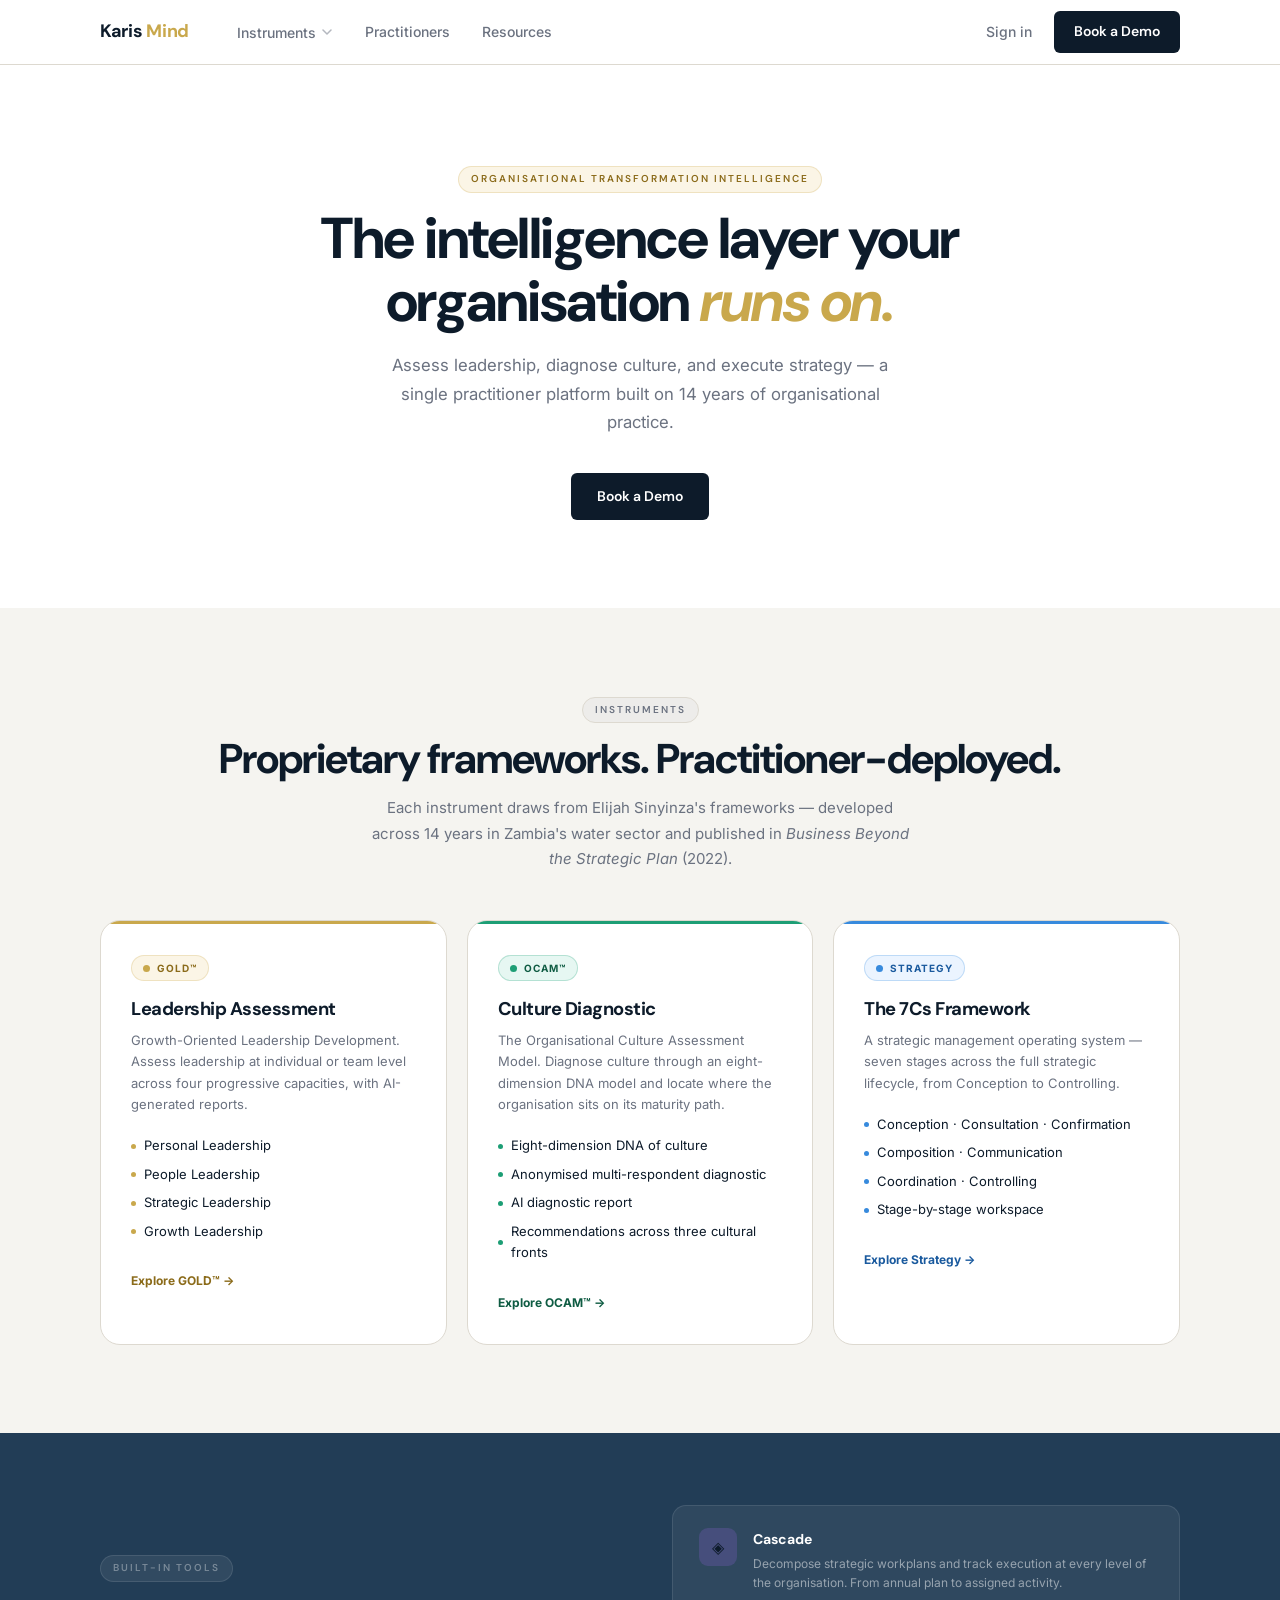
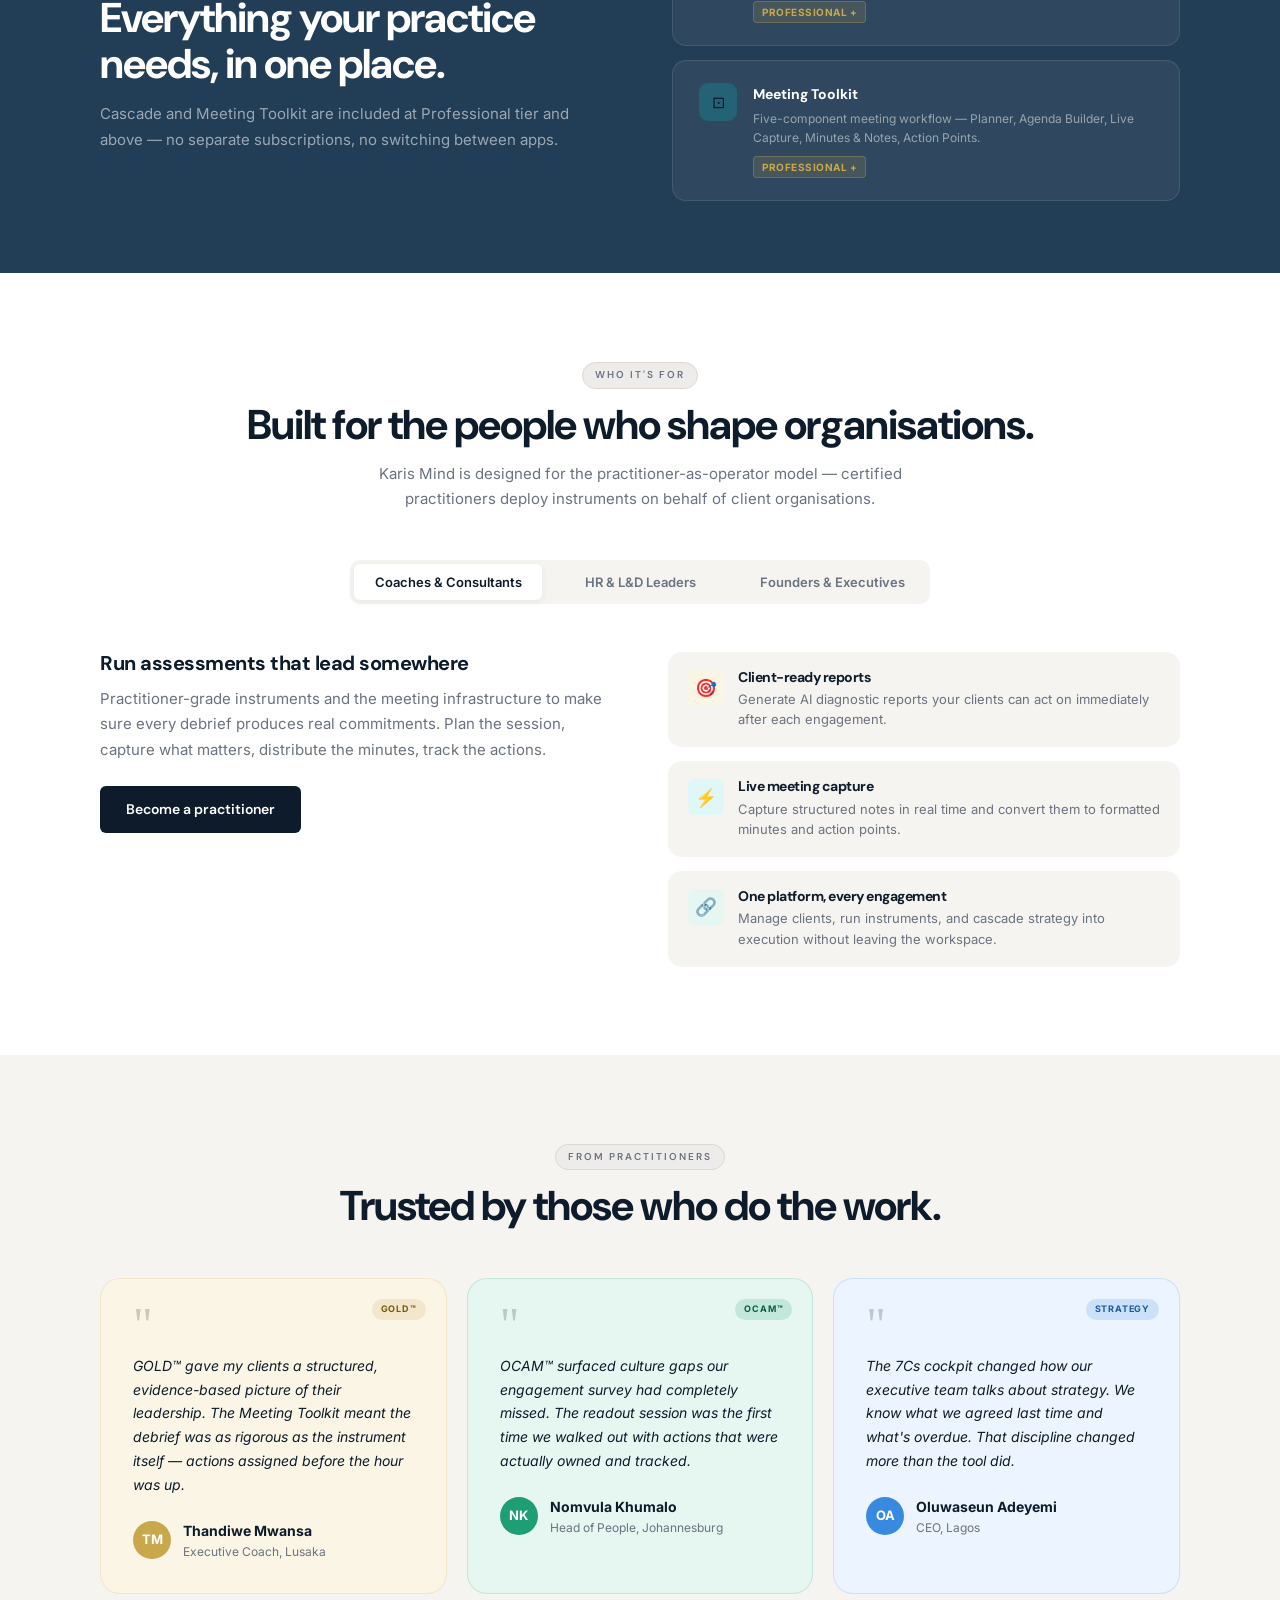
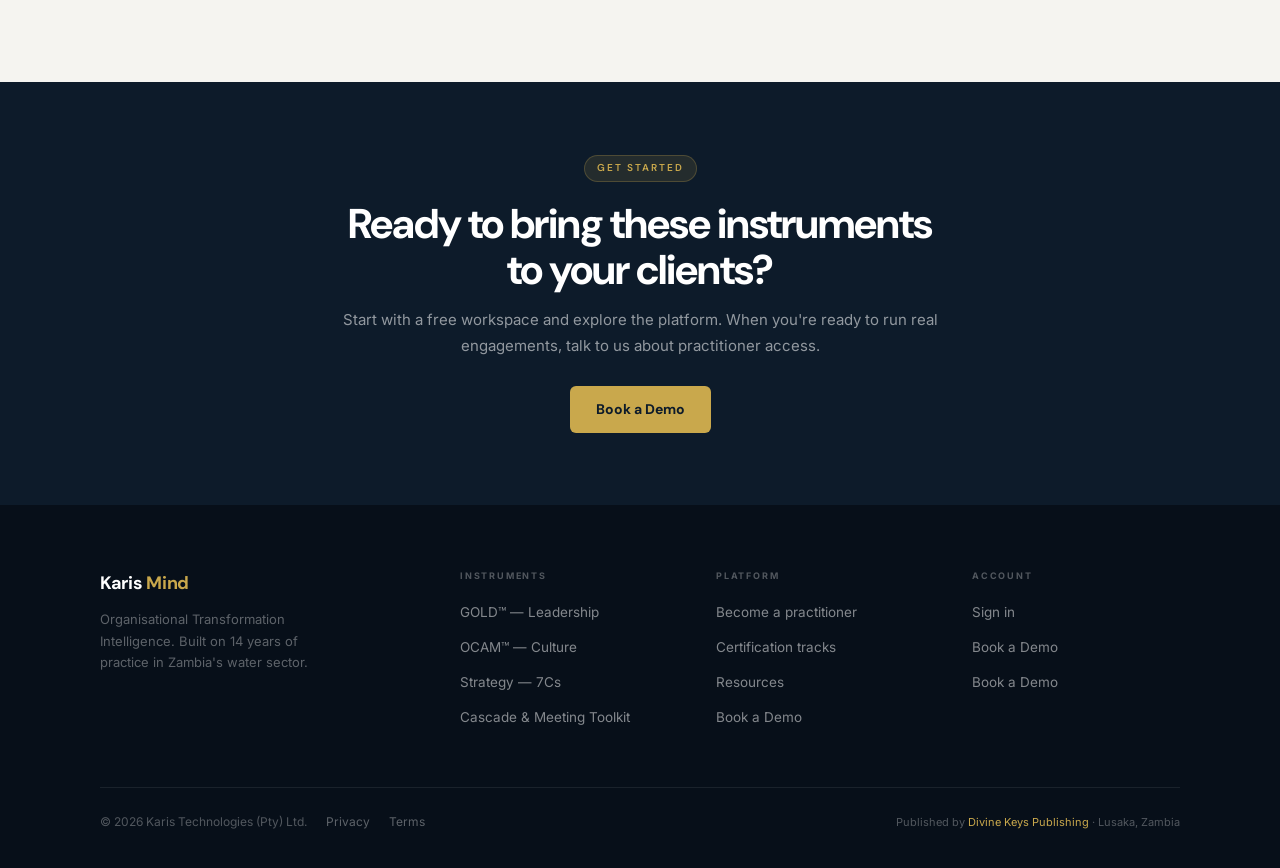
==== commit cd8cfadc: "Add files via upload" ====
--- a/index.html
+++ b/index.html
@@ -47,12 +47,12 @@
       <div class="instr-card gold">
         <div class="ic-badge gold"><span class="ic-badge-dot"></span>GOLD™</div>
         <h3>Leadership Assessment</h3>
-        <p class="ic-desc">Assess leadership capability at individual, team, or organisational level with a structured instrument and AI-generated reports.</p>
+        <p class="ic-desc">Growth-Oriented Leadership Development. Assess leadership at individual or team level across four progressive capacities, with AI-generated reports.</p>
         <ul class="ic-dims">
-          <li class="ic-dim">Goal Orientation</li>
-          <li class="ic-dim">Openness to Learning</li>
-          <li class="ic-dim">Leadership of Others</li>
-          <li class="ic-dim">Decisiveness</li>
+          <li class="ic-dim">Personal Leadership</li>
+          <li class="ic-dim">People Leadership</li>
+          <li class="ic-dim">Strategic Leadership</li>
+          <li class="ic-dim">Growth Leadership</li>
         </ul>
         <a href="instruments.html#gold" class="ic-link">Explore GOLD™ →</a>
       </div>
@@ -60,12 +60,12 @@
       <div class="instr-card teal">
         <div class="ic-badge teal"><span class="ic-badge-dot"></span>OCAM™</div>
         <h3>Culture Diagnostic</h3>
-        <p class="ic-desc">Diagnose organisational culture across seven subscales. Surface what's holding your organisation back and what to build on.</p>
+        <p class="ic-desc">The Organisational Culture Assessment Model. Diagnose culture through an eight-dimension DNA model and locate where the organisation sits on its maturity path.</p>
         <ul class="ic-dims">
-          <li class="ic-dim">Seven culture subscales</li>
-          <li class="ic-dim">Anonymised group assessment</li>
+          <li class="ic-dim">Eight-dimension DNA of culture</li>
+          <li class="ic-dim">Anonymised multi-respondent diagnostic</li>
           <li class="ic-dim">AI diagnostic report</li>
-          <li class="ic-dim">Longitudinal trend tracking</li>
+          <li class="ic-dim">Recommendations across three cultural fronts</li>
         </ul>
         <a href="instruments.html#ocam" class="ic-link">Explore OCAM™ →</a>
       </div>
--- a/css/pages.css
+++ b/css/pages.css
@@ -237,7 +237,7 @@
 
 .book-inner {
   display: grid;
-  grid-template-columns: 220px 1fr;
+  grid-template-columns: 220px minmax(0, 1fr);
   gap: 56px;
   align-items: start;
 }
@@ -267,6 +267,15 @@
   border-radius: 2px;
   margin: 0 auto 16px;
 }
+.book-cover-img {
+  width: 220px;
+  max-width: 100%;
+  aspect-ratio: 2/3;
+  object-fit: cover;
+  border-radius: var(--radius-lg);
+  box-shadow: var(--shadow-lg);
+  display: block;
+}
 
 .framework-grid { display: grid; grid-template-columns: repeat(3, 1fr); gap: 20px; margin-top: 40px; }
 .framework-card {
@@ -386,7 +395,7 @@
   .glossary-grid        { grid-template-columns: 1fr; }
   .contact-inner        { grid-template-columns: 1fr; gap: 48px; }
   .book-inner           { grid-template-columns: 1fr; }
-  .book-cover           { max-width: 200px; }
+  .book-cover, .book-cover-img { max-width: 200px; }
 }
 @media (max-width: 768px) {
   .hero { padding: 60px 0; }
